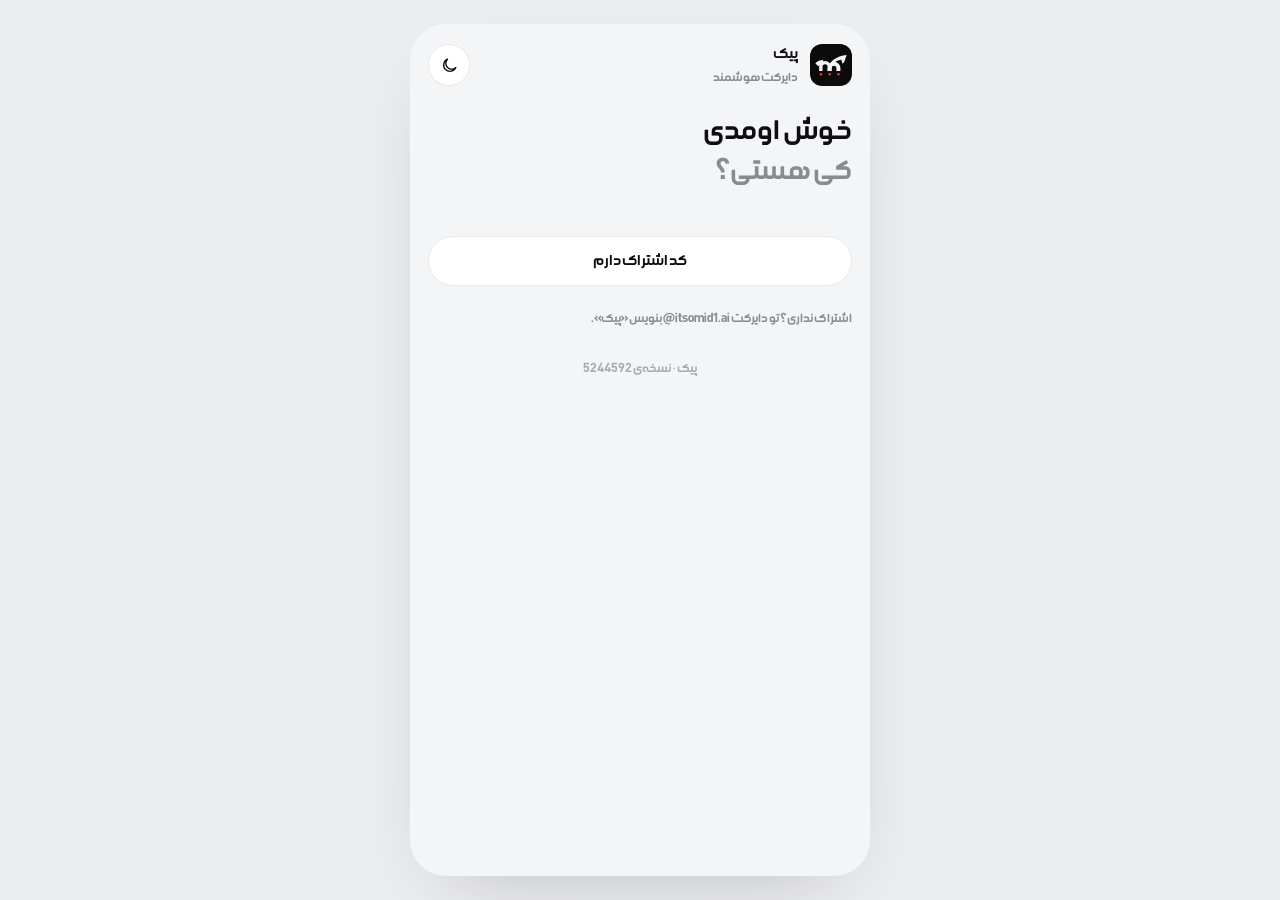
==== index.html @ 83226154 "پیک · 2abcf8b" ====
<!doctype html>
<html lang="fa" dir="rtl">
<head>
<meta charset="utf-8">
<meta name="paik-build" content="524459262c">
<meta http-equiv="Content-Security-Policy" content="default-src 'none'; script-src 'self'; style-src 'self'; font-src 'self'; img-src 'self' https://*.cdninstagram.com https://*.fbcdn.net https://zernio.com https://*.zernio.com; connect-src 'self' https://zernio.com https://api.github.com https://*.r2.cloudflarestorage.com; media-src blob:; manifest-src 'self'; base-uri 'none'; form-action 'none'; object-src 'none'; require-trusted-types-for 'script'; trusted-types 'none'; upgrade-insecure-requests">
<meta name="referrer" content="no-referrer">
<meta name="viewport" content="width=device-width,initial-scale=1,viewport-fit=cover">
<meta name="robots" content="noindex">
<meta name="theme-color" content="#F4F5F6">
<title>پیک · دایرکت هوشمند</title>
<link rel="manifest" href="manifest.webmanifest?v=a2101781ec">
<link rel="icon" href="icon.svg?v=a2101781ec" type="image/svg+xml">
<link rel="apple-touch-icon" sizes="180x180" href="apple-touch-icon.png?v=a2101781ec">
<meta name="apple-mobile-web-app-title" content="پیک">
<link rel="stylesheet" href="style.css?v=622c57f3c3">
</head>
<body>
<main class="app">
<section class="screen" id="s-lock">
<header class="head"><img class="av logo" src="icon.svg?v=a2101781ec" alt="پیک" width="42" height="42"><p class="who"><b>پیک</b><span>دایرکت هوشمند</span></p><button class="iconbtn themebtn" type="button" data-theme-btn></button></header>
<h1 class="t2">خوش اومدی<span>کی هستی؟</span></h1>
<p class="banner warn" id="inapp" hidden>این صفحه تو مرورگر داخل اینستاگرام باز شده و ممکنه اطلاعاتت پاک بشه. از منوی ⋯ بزن «Open in browser».</p>
<div class="list" id="profiles"></div>
<div class="card" id="unlockBox" hidden>
<p class="eyebrow" id="unlockName"></p>
<label class="f"><span>رمزت</span><input class="inp" type="password" id="unlockPass" autocomplete="current-password"></label>
<p class="err" id="unlockErr" hidden></p>
<label class="remember"><input type="checkbox" id="unlockRemember" checked> رو این گوشی یادم بمون (دیگه رمز نمی‌خواد تا «قفل» رو بزنی)</label>
<div class="dice"><button class="btn acc" type="button" id="unlockGo">ورود</button><button class="btn line" type="button" id="unlockForget">حذف از این گوشی</button></div>
</div>
<div class="card" id="moveIn" hidden>
<p><b>پیک رو از صفحه‌ی اصلی گوشی باز کردی</b></p>
<p class="small muted">آیفون حافظه‌ی این آیکون رو از سافاری جدا نگه می‌داره. تو سافاری، تو پیک، دکمه‌ی «کپی پروفایل برای آیکون» رو بزن و اینجا بچسبون. پروفایل با رمز خودت قفله.</p>
<textarea class="inp ltr" id="moveText" rows="3" spellcheck="false" placeholder="{&quot;paikBackup&quot;:1,…}"></textarea>
<p class="err" id="moveErr" hidden></p>
<button class="btn ink wide" type="button" id="moveGo">بیار</button>
</div>
<button class="btn line wide" type="button" id="haveCode">کد اشتراک دارم</button>
<p class="small muted">اشتراک نداری؟ تو دایرکت <bdi>@itsomid1.ai</bdi> بنویس «پیک».</p>
<p class="small muted build" data-build></p>
</section>
<section class="screen" id="s-activate" hidden>
<h1 class="t2" id="actTitle">سلام<span>بیا راهش بندازیم</span></h1>
<p class="banner acc" id="actWho"></p>
<p class="banner" id="actPart" hidden></p>
<div class="card" id="actOut" hidden>
<p><b>اول اینو تو مرورگر گوشیت باز کن</b></p>
<p class="small muted">الان داخل اینستاگرامی. اگه همین‌جا فعالش کنی، پیک فقط داخل اینستاگرام کار می‌کنه و با بسته شدنش ممکنه پاک بشه.</p>
<a class="btn acc wide" id="actOpenOut" rel="noopener noreferrer">باز کردن تو مرورگر</a>
<button class="btn line wide" type="button" id="actCopyLink">کپی لینک</button>
<p class="small muted" id="actOutHint"></p>
<button class="btn line wide" type="button" id="actStay">نه، همین‌جا ادامه می‌دم</button>
</div>
<label class="f" id="codeBox" hidden><span>کد اشتراکت (از دایرکت)</span><textarea class="inp ltr" id="actCode" rows="3" spellcheck="false" placeholder="PK1..."></textarea></label>
<p class="err" id="actErr" hidden></p>
<div class="card" id="actRenew" hidden>
<p>این پیج از قبل رو همین گوشیه. اشتراکش با همین کد تمدید می‌شه؛ ربات‌هات دست نمی‌خورن.</p>
<label class="f"><span>رمزت</span><input class="inp" type="password" id="actRenPass" autocomplete="current-password"></label>
<button class="btn acc wide" type="button" id="actRenGo">تمدید کن</button>
</div>
<div id="actNew" class="stack">
<div class="card">
<ol class="guide">
<li><span>تو <a href="https://zernio.com" target="_blank" rel="noopener noreferrer">zernio.com</a> ثبت‌نام کن. رایگانه و کارت بانکی نمی‌خواد. پیک از راه همین سرویس رسمی به اینستاگرامت وصل می‌شه.</span></li>
<li><span>اونجا «Connect account» ← Instagram رو بزن و با اینستاگرامت وارد شو. همه‌ی دسترسی‌ها رو تأیید کن، مخصوصاً پیام‌ها و کامنت‌ها. پیجت باید حرفه‌ای باشه (Creator یا Business).</span></li>
<li><span>از منو برو «API Keys» ← «Create key». کلید فقط یه بار نشون داده می‌شه؛ کپیش کن و پایین همین صفحه بچسبون. این کلید مثل رمزه: جای دیگه‌ای نذارش.</span></li>
<li><span>یه رمز برای این گوشی بذار. کلیدت با همین رمز قفل می‌شه و فقط روی گوشی خودت می‌مونه؛ نه ما می‌بینیمش، نه هیچ‌کس دیگه.</span></li>
</ol>
</div>
<label class="f"><span>کلید Zernio</span><input class="inp ltr" type="password" id="actKey" autocomplete="off" spellcheck="false" placeholder="sk_..."></label>
<button class="btn ink wide" type="button" id="actTest">وصلش کن</button>
<p class="ok" id="actOk" hidden></p>
<div class="card" id="actSave" hidden>
<label class="f"><span>اسم این پروفایل</span><input class="inp" type="text" id="actName" maxlength="24"></label>
<label class="f"><span>رمز این گوشی (حداقل ۸ حرف)</span><input class="inp" type="password" id="actPass" autocomplete="new-password"></label>
<label class="f"><span>تکرار رمز</span><input class="inp" type="password" id="actPass2" autocomplete="new-password"></label>
<div class="terms">
<p class="eyebrow">قبل از شروع، چند تا قرار ساده</p>
<ul class="news">
<li>پیک یه دستیاره؛ متن پیام‌ها و کاری که با پیجت می‌کنی انتخاب خودته. قوانین اینستاگرام رو رعایت کن تا پیجت سالم بمونه.</li>
<li>پیک از راه سرویس رسمی Zernio به اینستاگرام وصله. اگه اینستاگرام یا Zernio چیزی رو عوض کنن یا موقتاً قطع بشن، ممکنه یه بخش برای مدتی کار نکنه؛ ما سریع درستش می‌کنیم.</li>
<li>پیک جلوی کارهای پرخطر رو می‌گیره («سلامت پیج»)، ولی هیچ ابزاری نمی‌تونه قول بده اینستاگرام هیچ‌وقت محدودیت نذاره.</li>
<li>کلید Zernio و رمزت فقط روی گوشی خودته و ما نمی‌بینیمشون. اگه رمز یادت رفت، با همون کد اشتراک دوباره فعالش می‌کنی.</li>
<li>هر اشتراک برای یه پیج و یه ساله و به پیج دیگه منتقل نمی‌شه. تمدید از ۳ روز آخر باز می‌شه.</li>
</ul>
<a class="small" href="terms.html" target="_blank" rel="noopener noreferrer">متن کامل شرایط</a>
</div>
<label class="remember"><input type="checkbox" id="actAgree"> خوندم و قبول دارم</label>
<label class="remember"><input type="checkbox" id="actRemember" checked> رو این گوشی یادم بمون</label>
<button class="btn acc wide" type="button" id="actGo">شروع کن <span class="arr">←</span></button>
</div>
</div>
<button class="btn line wide" type="button" id="actBack">برگشت</button>
</section>
<section class="screen" id="s-expired" hidden>
<h1 class="t2">اشتراکت تموم شده<span>با یه کد تازه ادامه بده</span></h1>
<p class="banner">ربات‌هایی که ساختی هنوز کار می‌کنن، ولی برای ساختن و تغییر دادن، تمدید لازمه. تو دایرکت <bdi>@itsomid1.ai</bdi> بنویس «تمدید».</p>
<label class="f"><span>کد تازه</span><textarea class="inp ltr" id="renCode" rows="3" spellcheck="false"></textarea></label>
<label class="f"><span>رمزت</span><input class="inp" type="password" id="renPass" autocomplete="current-password"></label>
<p class="err" id="renErr" hidden></p>
<button class="btn acc wide" type="button" id="renGo">تمدید کن</button>
<button class="btn line wide" type="button" data-lock>خروج</button>
</section>
<section class="screen" id="home" hidden>
<header class="head">
<span class="av" id="hAv">ا</span>
<p class="who"><b id="hHello">سلام</b><span id="hUser"></span></p>
<button class="iconbtn themebtn" type="button" data-theme-btn></button>
<button class="iconbtn" type="button" aria-label="قفل" data-lock data-icon="lock"></button>
</header>
<p class="banner warn" id="renewBanner" hidden></p>
<div class="banner a2hs" id="a2hs" hidden><span id="a2hsText"></span><button class="iconbtn" type="button" id="a2hsClose" aria-label="بستن">×</button></div>
<h1 class="t2">رو کدوم ریلز<span>پیک بذاریم؟</span></h1>
<div class="fan" id="fan" role="listbox" aria-label="ریلزهای تو"></div>
<p class="fan-hint" id="fanHint">در حال خوندن ریلزها…</p>
<article class="today">
<p class="eyebrow">امروز پیک برات</p>
<p class="big" id="todayLine">…</p>
<div class="funnel" id="funnel"></div>
</article>
<button class="today refer-mini" type="button" id="refer" data-go="refs" hidden>
<span class="eyebrow">رفیقا · رفیقات رو بیار، روز هدیه بگیر</span>
<span class="big">کد تو: <b id="refMiniCode"></b></span>
<span class="small muted" id="refMiniLine"></span>
</button>
<div class="row between"><h2 class="t3">ابزارها <span>همه یه‌جا</span></h2></div>
<div class="feats" id="feats"></div>
<p class="small muted build" data-build></p>
</section>
<section class="screen" id="bots" hidden>
<h1 class="t2">ربات‌هات<span>همه‌شون یه‌جا</span></h1>
<div class="card list" id="botList"><p class="empty">در حال خوندن…</p></div>
<button class="btn acc wide" type="button" id="newBot">ربات تازه بساز <span class="arr">←</span></button>
</section>
<section class="screen" id="build" hidden>
<div class="row between">
<button class="iconbtn" type="button" aria-label="برگشت" data-go="home" data-icon="back"></button>
<span class="pill" id="bType"></span>
</div>
<div class="tool-hero" id="bHero">
<span class="tool-ic" id="bIc"></span>
<div class="tool-txt"><h1 class="t2" id="bTitle"></h1><p class="small" id="bTag"></p></div>
</div>
<ol class="flow3" id="bFlow"></ol>
<div class="card tip" id="liveTip" hidden><p><b>● زنده</b> این ربات فقط وقتی لایوی کار می‌کنه. قبل از شروع لایو روشنش کن و وسط لایو چند بار بگو «کلمه رو تو کامنت بنویس». بعد از لایو از «ربات‌ها» خاموشش کن.</p></div>
<div class="tabs" id="bScope" hidden></div>
<div class="list posts" id="bReels" hidden></div>
<div class="card" id="bFind" hidden>
<label class="f"><span>ریلزت تو این فهرست نیست؟ لینکش رو بچسبون</span><input class="inp ltr" type="url" id="bLink" placeholder="https://www.instagram.com/reel/..." spellcheck="false"></label>
<button class="btn line wide" type="button" id="bFindGo">پیداش کن</button>
<p class="small muted" id="bFindMsg"></p>
</div>
<div class="chips" id="goals" aria-label="هدف"></div>
<label class="f" id="kwBox"><span>کلمه‌ای که باید بنویسن</span><input class="inp" type="text" id="bKw" maxlength="24" placeholder="مثلاً ۳ یا امنیت"></label>
<div class="kwrow" id="kwHint"></div>
<div class="chips" id="kwSug" aria-label="کلمه‌های پیشنهادی"></div>
<div class="card" id="formBox" hidden>
<p class="eyebrow">چی می‌خوای جمع کنی؟</p>
<div class="chips" id="formKind" aria-label="نوع جواب"></div>
<label class="f"><span>پیام تشکر بعد از جواب</span><input class="inp" type="text" id="bThanks" maxlength="200"></label>
<p class="small muted" id="formNote"></p>
</div>
<div class="card" id="storyCap" hidden>
<p class="eyebrow">متن پیشنهادی روی خود استوری</p>
<p class="big" id="storyCapText"></p>
<button class="btn line sm" type="button" id="storyCapCopy">کپی متن</button>
</div>
<label class="f"><span>متن پیام <em class="small muted">(خودت بنویس، یا از پیشنهادها استفاده کن)</em></span><textarea class="inp" id="bText" rows="6"></textarea></label>
<div class="rw">
<span class="small muted">✨ اصلاح متن خودت با لحن:</span>
<div class="chips" id="rwTones" aria-label="اصلاح با لحن"></div>
<button class="btn line sm" type="button" id="rwUndo" hidden>برگردون متن خودم</button>
</div>
<span class="small muted">یا یه متن آماده با لحن:</span>
<div class="chips" id="tones" aria-label="لحن"></div>
<div class="dice"><button class="btn ink" type="button" id="dice"><span data-icon="dice"></span> یه متن دیگه</button><button class="btn line" type="button" id="testBtn">تستش کن</button></div>
<div class="card" id="toggles"></div>
<div class="card" id="linkBox" hidden>
<label class="f"><span>لینک</span><input class="inp ltr" type="url" id="bUrl" placeholder="https://..."></label>
<label class="f"><span>متن دکمه</span><input class="inp" type="text" id="bBtn" maxlength="20" placeholder="دریافت PDF"></label>
</div>
<div class="card" id="mediaBox">
<label class="f"><span>عکس، ویدیو یا صدا بعد از متن (اختیاری)</span><input class="inp ltr" type="url" id="bMedia" placeholder="https://…/video.mp4"></label>
<label class="f"><span>نوع فایل</span><select class="inp" id="bMediaType"><option value="">بدون فایل</option><option value="image">عکس</option><option value="video">ویدیو</option><option value="audio">صدا</option><option value="file">فایل</option></select></label>
<button class="btn line" type="button" id="bMediaUp">آپلود عکس یا ویدیو از گوشی</button>
<label class="remember"><input type="checkbox" id="bFirst" checked> اول فایل بره: عکس یا پیش‌نمایش ویدیو بالای پیام، بدون اینکه طرف جواب بده</label>
<p class="small muted">یا لینک مستقیم فایل بذار. صدا فقط با لینک. روی کامنت، اینستاگرام گاهی فایل رو تا وقتی طرف یه جواب نداده نمی‌فرسته؛ متن همیشه می‌ره.</p>
</div>
<div class="card" id="replyBox">
<div class="tog"><p><span>جواب زیر کامنت</span><br><span class="small muted" id="replySub"></span></p><span class="sw" id="replySw" role="switch" tabindex="0" aria-label="جواب زیر کامنت"></span></div>
<div class="replies" id="replyList"></div>
<div class="dice" id="replyBtns"><button class="btn line" type="button" id="replyAdd">+ یه جواب دیگه</button><button class="btn line" type="button" id="replySuggest">پیشنهاد بده</button></div>
</div>
<p class="preview-note">پیش‌نمایش؛ همون چیزی که اونور می‌بینن</p>
<div class="convo" id="convo"></div>
<div class="card health">
<div class="row between"><span class="eyebrow">سلامت پیج</span><span class="pill" id="hNote"></span></div>
<div class="row between"><b class="score" id="hScore">۰</b><span class="small muted" id="hWhy"></span></div>
<div class="meter"><i id="hBar"></i></div>
</div>
<button class="btn acc wide" type="button" id="goLive">روشنش کن <span class="arr">←</span></button>
</section>
<section class="screen" id="cal" hidden>
<h1 class="t2">تقویم کار<span>هر روز چقدر جواب داد</span></h1>
<div class="cal">
<div class="mh"><b id="mName"></b><div class="nav"><button type="button" id="mPrev" aria-label="ماه قبل">›</button><button type="button" id="mNext" aria-label="ماه بعد">‹</button></div></div>
<div class="wk"><span>ش</span><span>ی</span><span>د</span><span>س</span><span>چ</span><span>پ</span><span>ج</span></div>
<div class="days" id="days"></div>
</div>
<article class="daycard" id="dayCard"></article>
</section>
<section class="screen" id="pub" hidden>
<h1 class="t2">زمان‌بندی انتشار<span>ریلز و استوری، سر ساعت</span></h1>
<div class="card list" id="pubList"><p class="empty">در حال خوندن…</p></div>
<div class="card" id="pubForm">
<div class="tabs" id="pubType"></div>
<label class="f"><span>فایل (عکس یا ویدیو)</span><input class="inp" type="file" id="pubFile" accept="image/*,video/*"></label>
<label class="f"><span>کپشن</span><textarea class="inp" id="pubCap" rows="3"></textarea></label>
<label class="f"><span>کی منتشر بشه</span><input class="inp ltr" type="datetime-local" id="pubAt"></label>
<p class="err" id="pubErr" hidden></p>
<button class="btn ink wide" type="button" id="pubGo">بذارش تو صف</button>
</div>
</section>
<section class="screen" id="stats" hidden>
<h1 class="t2">آمار پیج<span>۳۰ روز اخیر</span></h1>
<div class="stats3" id="statBoxes"></div>
<div class="card list" id="topReels"></div>
</section>
<section class="screen" id="ment" hidden>
<h1 class="t2">منشن‌یاب<span>کی کجا ازت اسم برد</span></h1>
<div class="card" id="thanksBox"></div>
<div class="card list" id="mentList"><p class="empty">در حال خوندن…</p></div>
</section>
<section class="screen" id="refs" hidden>
<h1 class="t2">رفیقا<span>کد تو، رفیقات، روزهای هدیه</span></h1>
<article class="today">
<p class="eyebrow">کد تخفیف تو (برای رفیقات)</p>
<p class="refcode" id="refCode">…</p>
<p class="small muted" id="refHow"></p>
<div class="dice"><button class="btn acc" type="button" id="refShare">دعوت رفیق</button><button class="btn line" type="button" id="refCopy">کپی کد</button></div>
</article>
<div class="stats3" id="refStats"></div>
<div class="card list" id="friends"></div>
<div class="card">
<p class="eyebrow">چطوری کار می‌کنه</p>
<div class="step"><span class="n">۱</span><p>کدت رو با «دعوت رفیق» برای رفیقت بفرست.</p></div>
<div class="step"><span class="n">۲</span><p>رفیقت موقع خرید پیک، تو دایرکت کدت رو می‌نویسه و ۱۰٪ تخفیف می‌گیره.</p></div>
<div class="step"><span class="n">۳</span><p>خریدش که تأیید شد، ۱۵ روز به اشتراک تو اضافه می‌شه و اسمش همین‌جا میاد.</p></div>
</div>
<div class="card">
<p class="eyebrow">یه راه دیگه برای روز هدیه</p>
<div class="tog"><p><span>امضای «⚡ با پیک» زیر پیام ربات‌هام</span><br><span class="small muted" id="sigNote"></span></p><span class="sw" role="switch" tabindex="0" id="sigSw" aria-label="امضای با پیک"></span></div>
</div>
</section>
<section class="screen" id="part" hidden>
<h1 class="t2">همکاری<span>کد تو، فروش‌ها، درآمد، تسویه</span></h1>
<div class="card" id="partIntro" hidden>
<p class="eyebrow">خوش اومدی به تیم پیک 🤝</p>
<div class="step"><span class="n">۱</span><p>کدت رو با «فرستادن کد» برای مخاطب‌هات بفرست. هر کی موقع خرید پیک کدت رو تو دایرکت بنویسه، تخفیف می‌گیره.</p></div>
<div class="step"><span class="n">۲</span><p>خریدش که تأیید شد، همین‌جا میاد و سهمت به «مونده‌ی حساب» اضافه می‌شه. تو دایرکت هم خبرت می‌کنیم.</p></div>
<div class="step"><span class="n">۳</span><p>هر وقت خواستی، شماره کارتت رو بنویس و «درخواست تسویه» رو بزن. تا ۲۴ ساعت واریز می‌شه و حسابت صفر می‌شه.</p></div>
<p class="small muted">ربات‌های دایرکت پیج خودت هم تو بقیه‌ی بخش‌های منوی پایینه؛ مثل هر مشتری پیک.</p>
<button class="btn acc wide" type="button" id="partIntroOk">فهمیدم</button>
</div>
<article class="today">
<p class="eyebrow">کد تخفیف تو</p>
<p class="refcode" id="partCode">…</p>
<p class="small muted" id="partHow"></p>
<div class="dice"><button class="btn acc" type="button" id="partShare">فرستادن کد</button><button class="btn line" type="button" id="partCopy">کپی کد</button></div>
</article>
<div class="stats3" id="partStats"></div>
<div class="card">
<p class="eyebrow">تسویه حساب</p>
<p><b id="partDue"></b></p>
<p class="small muted" id="partMoney"></p>
<label class="f"><span>شماره کارت (یا شبا) برای واریز</span><input class="inp ltr" type="text" id="partCard" inputmode="numeric" autocomplete="off" spellcheck="false" maxlength="34" placeholder="6037 ...."></label>
<p class="err" id="partErr" hidden></p>
<a class="btn acc wide" id="partReq" href="https://ig.me/m/itsomid1.ai" target="_blank" rel="noopener noreferrer">درخواست تسویه</a>
<p class="small muted">با زدنش متن درخواست کپی می‌شه و دایرکت <bdi>@itsomid1.ai</bdi> باز می‌شه؛ بچسبونش و بفرست.</p>
<p class="banner" id="partReqState" hidden></p>
<div id="partReqOut" hidden>
<pre class="small" id="partReqText"></pre>
<button class="btn line wide" type="button" id="partReqCopy">کپی دوباره‌ی متن</button>
</div>
</div>
<div class="card list" id="partSales"></div>
<div class="card list" id="partPays"></div>
<p class="small muted" id="partUpdated"></p>
<button class="btn line wide" type="button" id="partRefresh">به‌روز کن</button>
</section>
</main>
<nav class="dock" id="dock" aria-label="بخش‌ها" hidden></nav>
<div class="sheet" id="sheet" hidden>
<div class="in" role="dialog" aria-label="تست ربات">
<h2 class="t3">تست، قبل از اعلام<span> · سه قدم</span></h2>
<div class="step"><span class="n">۱</span><p>با یه اکانت دیگه (نه خود پیجت) کلمه رو بفرست: <b class="kw" id="sKw"></b></p></div>
<div class="step"><span class="n">۲</span><p>پیک می‌بینه و جواب می‌ده. اگه فالو نیست، پیام تو «درخواست‌ها»ست.</p></div>
<div class="step"><span class="n">۳</span><p>بعد تو «ربات‌ها» گزارشش رو ببین.</p></div>
<button class="btn line wide" type="button" id="sheetClose" data-close>فهمیدم</button>
</div>
</div>
<div class="sheet" id="pickSheet" hidden>
<div class="in" role="dialog" aria-label="ابزار تازه">
<h2 class="t3">کدوم ابزار؟<span> · هر کدوم برای یه کار</span></h2>
<div class="tools" id="pickList"></div>
<button class="btn line wide" type="button" id="pickClose" data-close>بستن</button>
</div>
</div>
<div class="sheet" id="resSheet" hidden>
<div class="in" role="dialog" aria-label="نتیجه‌ها">
<h2 class="t3" id="resTitle"></h2>
<p class="small muted" id="resSub"></p>
<div class="list" id="resList"></div>
<div class="dice" id="resActs"></div>
<button class="btn line wide" type="button" id="resClose" data-close>بستن</button>
</div>
</div>
<div class="sheet" id="termsSheet" data-stay hidden>
<div class="in-sheet" role="dialog" aria-label="شرایط تازه">
<h2 class="t3">شرایط پیک به‌روز شده</h2>
<ul class="news">
<li>پیک یه دستیاره؛ متن پیام‌ها و کاری که با پیجت می‌کنی انتخاب خودته. قوانین اینستاگرام رو رعایت کن تا پیجت سالم بمونه.</li>
<li>پیک از راه سرویس رسمی Zernio به اینستاگرام وصله. اگه اینستاگرام یا Zernio چیزی رو عوض کنن یا موقتاً قطع بشن، ممکنه یه بخش برای مدتی کار نکنه؛ ما سریع درستش می‌کنیم.</li>
<li>پیک جلوی کارهای پرخطر رو می‌گیره («سلامت پیج»)، ولی هیچ ابزاری نمی‌تونه قول بده اینستاگرام هیچ‌وقت محدودیت نذاره.</li>
<li>کلید Zernio و رمزت فقط روی گوشی خودته و ما نمی‌بینیمشون. اگه رمز یادت رفت، با همون کد اشتراک دوباره فعالش می‌کنی.</li>
<li>هر اشتراک برای یه پیج و یه ساله و به پیج دیگه منتقل نمی‌شه. تمدید از ۳ روز آخر باز می‌شه.</li>
</ul>
<a class="small" href="terms.html" target="_blank" rel="noopener noreferrer">متن کامل شرایط</a>
<button class="btn acc wide" type="button" id="termsOk">خوندم و قبول دارم</button>
</div>
</div>
<div class="sheet" id="newsSheet" hidden>
<div class="in-sheet" role="dialog" aria-label="تازه‌های پیک">
<h2 class="t3">تازه‌های پیک ✨</h2>
<ul class="news" id="newsList"></ul>
<button class="btn acc wide" type="button" id="newsOk" data-close>دیدم</button>
</div>
</div>
<p class="toast" id="toast" hidden></p>
<script src="p.js?v=927d949999"></script>
</body>
</html>
---- style.css ----
[hidden]{display:none!important}@font-face{font-family:Nimkat;src:url(fonts/nimkat.woff2) format("woff2");font-display:swap}:root{--bg:#F4F5F6;--card:#FFFFFF;--ink:#0E0E10;--ink2:#8A8B90;--line:#E8E9EC;--soft:#EEEFF1;--acc:#F5332C;--acc-ink:#FFFFFF;--on-ink:#FFFFFF;--page:#ECEDEF;--warn-bg:#FFF1E8;--warn-ink:#8A3A10;--bad:#D42A24;--good:#148A4A;--night:#111113;--night2:#1C1C1F;--night-line:#2A2A2E;--r-lg:26px;--r-md:18px;--r-sm:12px;--spring:cubic-bezier(.2,1.25,.35,1);--ease:cubic-bezier(.2,.8,.2,1)}*{box-sizing:border-box;margin:0;padding:0}html{-webkit-text-size-adjust:100%;-webkit-tap-highlight-color:transparent}body{overflow-x:hidden;background:var(--bg);color:var(--ink);font-family:Nimkat,Tahoma,sans-serif;font-size:15px;line-height:1.8;direction:rtl}button{font:inherit;color:inherit;background:none;border:0;cursor:pointer}:focus-visible{outline:2px solid var(--acc);outline-offset:3px;border-radius:8px}.app{max-width:460px;margin:0 auto;min-height:100svh;padding:18px 18px 130px;position:relative}.screen{display:flex;flex-direction:column;gap:22px;animation:in .45s var(--ease)}.screen[hidden]{display:none}@keyframes in{0%{opacity:0;transform:translateY(10px)}}.head{display:flex;align-items:center;gap:12px}.av{width:42px;height:42px;border-radius:50%;background:var(--ink);color:var(--on-ink);display:grid;place-items:center;font-size:17px;flex:none}.head .who{flex:1;line-height:1.5}.head .who b{font-weight:400;font-size:16px;display:block}.head .who span{font-size:12.5px;color:var(--ink2);direction:ltr;display:inline-block}.iconbtn{width:42px;height:42px;border-radius:50%;background:var(--card);display:grid;place-items:center;border:1px solid var(--line)}.iconbtn svg{width:20px;height:20px}.t2{font-size:30px;line-height:1.35;font-weight:400;letter-spacing:-.2px}.t2 span{display:block;color:var(--ink2)}.t3{font-size:20px;line-height:1.45;font-weight:400}.t3 span{color:var(--ink2)}.eyebrow{font-size:12.5px;color:var(--ink2)}.fan{position:relative;height:300px;margin-top:4px;overflow-x:clip;overflow-y:visible;touch-action:pan-y;isolation:isolate}.reel{position:absolute;top:34px;left:50%;width:150px;height:216px;margin-left:-75px;border-radius:24px;overflow:hidden;background:var(--night);border:1px solid var(--night-line);transform-origin:50% 120%;transition:transform .7s var(--spring),box-shadow .3s;box-shadow:0 14px 40px -18px #0e0e1073;cursor:pointer;outline:none}.reel img{width:100%;height:100%;object-fit:cover;display:block}.reel .ph{position:absolute;inset:0;display:flex;flex-direction:column;justify-content:flex-end;padding:16px;color:#fff;font-size:14px;line-height:1.6;background:var(--night)}.reel .ph i{font-style:normal;font-size:11px;opacity:.6}.reel .chip{position:absolute;top:12px;right:12px;font-size:12px;padding:3px 11px;border-radius:99px;background:#fff;color:#0e0e10;line-height:1.6}.reel .chip.on{background:var(--acc);color:#fff}.reel.lift{box-shadow:0 28px 60px -20px #0e0e108c}.fan-cta{position:absolute;bottom:0;left:50%;transform:translate(-50%);display:flex;gap:8px;align-items:center;white-space:nowrap}.fan-hint{font-size:12.5px;color:var(--ink2);text-align:center}.btn{display:inline-flex;align-items:center;justify-content:center;gap:10px;height:50px;padding:0 22px;border-radius:99px;font-size:15.5px;transition:transform .2s var(--spring),background .2s}.btn:active{transform:scale(.97)}.btn.acc{background:var(--acc);color:#fff}.btn.ink{background:var(--ink);color:var(--on-ink)}.btn.line{border:1px solid var(--line);background:var(--card)}.btn .arr{width:26px;height:26px;border-radius:50%;background:#fff;color:var(--acc);display:grid;place-items:center;font-size:14px}.btn.wide{width:100%}.today{background:var(--card);border-radius:var(--r-lg);padding:20px;display:flex;flex-direction:column;gap:14px;border:1px solid var(--line)}.today .big{font-size:22px;line-height:1.55}.today .big b{font-weight:400;color:var(--acc)}.funnel{display:flex;gap:4px;height:46px;align-items:flex-end}.funnel div{flex:1;display:flex;flex-direction:column;gap:6px}.funnel i{display:block;border-radius:8px;background:var(--soft)}.funnel div:last-child i{background:var(--acc)}.funnel span{font-size:11px;color:var(--ink2);text-align:center;line-height:1.3}.feats{display:grid;grid-template-columns:1fr 1fr;gap:12px}.feat{position:relative;border-radius:var(--r-lg);padding:18px 16px 16px;min-height:150px;background:var(--card);text-align:right;display:flex;flex-direction:column;gap:2px;overflow:hidden;transition:transform .35s var(--spring)}.feat:active{transform:scale(.97)}.feat .ft{font-size:18px;line-height:1.35}.feat .fs{font-size:18px;line-height:1.35;color:var(--ink2)}.feat .go{position:absolute;bottom:14px;right:16px;width:32px;height:32px;border-radius:50%;background:var(--ink);color:var(--on-ink);display:grid;place-items:center}.feat .go svg{width:15px;height:15px}.feat .more{position:absolute;bottom:20px;right:56px;font-size:11.5px;color:var(--ink2)}.feat .art{position:absolute;left:-10px;bottom:-10px;width:92px;height:92px;opacity:.95}.feat.hero{grid-column:span 2;background:var(--acc);color:#fff;min-height:170px}.feat.hero .fs{color:#ffffffb8}.feat.hero .go{background:#fff;color:var(--acc)}.feat.hero .more{color:#fffc}.feat .live{position:absolute;top:16px;left:16px;font-size:11px;padding:2px 10px;border-radius:99px;background:var(--soft);color:var(--ink2)}.feat.hero .live{background:#fff3;color:#fff}.dock{position:fixed;left:50%;bottom:18px;transform:translate(-50%);z-index:20;display:flex;align-items:flex-end;gap:8px;padding:10px 12px;border-radius:26px;background:#111113eb;backdrop-filter:blur(18px);-webkit-backdrop-filter:blur(18px);box-shadow:0 18px 50px -14px #00000080}.dock button{--s:1;width:46px;height:46px;border-radius:14px;background:var(--night2);color:#d9d9de;display:grid;place-items:center;transform:scale(var(--s));transform-origin:50% 100%;transition:transform .18s var(--ease),background .2s,color .2s;position:relative}.dock button svg{width:21px;height:21px}.dock button.on{background:var(--acc);color:#fff}.dock button .tip{position:absolute;bottom:calc(100% + 10px);font-size:11.5px;background:var(--ink);color:var(--on-ink);padding:3px 10px;border-radius:8px;white-space:nowrap;opacity:0;transform:translateY(4px);transition:.2s;pointer-events:none}.dock button:hover .tip,.dock button:focus-visible .tip{opacity:1;transform:none}.card{background:var(--card);border-radius:var(--r-lg);padding:18px;border:1px solid var(--line)}.row{display:flex;align-items:center;gap:10px}.between{justify-content:space-between}.muted{color:var(--ink2)}.small{font-size:12.5px}.pill{font-size:12px;padding:3px 12px;border-radius:99px;background:var(--soft);color:var(--ink2);white-space:nowrap}.pill.on{background:var(--ink);color:var(--on-ink)}.pill.acc{background:var(--acc);color:#fff}.chips{display:flex;gap:8px;overflow-x:auto;scrollbar-width:none;padding-bottom:2px}.chips::-webkit-scrollbar{display:none}.chips button{flex:none;height:38px;padding:0 16px;border-radius:99px;background:var(--card);border:1px solid var(--line);font-size:14px;transition:.2s}.chips button.on{background:var(--ink);color:var(--on-ink);border-color:var(--ink)}.convo{background:var(--card);border-radius:var(--r-lg);padding:16px;display:flex;flex-direction:column;gap:10px;border:1px solid var(--line)}.lbl{font-size:11.5px;color:var(--ink2)}.bub{max-width:86%;padding:10px 14px;border-radius:20px;font-size:14.5px;line-height:1.85;white-space:pre-wrap}.bub.them{background:var(--soft);align-self:flex-start;border-bottom-right-radius:6px}.bub.me{background:var(--ink);color:var(--on-ink);align-self:flex-end;border-bottom-left-radius:6px}.bub.edit{outline:1.5px dashed var(--acc);outline-offset:3px;cursor:text}.bub.edit:focus{outline-style:solid}.kw{color:var(--acc)}.bbtn{align-self:flex-end;width:64%;text-align:center;padding:9px;border-radius:14px;border:1px solid var(--line);font-size:14px}.found{display:flex;gap:10px;align-items:flex-start;background:var(--soft);border-radius:var(--r-md);padding:12px 14px;font-size:13.5px;line-height:1.8}.found mark{background:none;color:var(--acc)}.dice{display:flex;gap:10px}.dice .btn{flex:1}.health{display:flex;flex-direction:column;gap:10px}.meter{height:10px;border-radius:99px;background:var(--soft);overflow:hidden}.meter i{display:block;height:100%;width:0;background:var(--acc);border-radius:99px;transition:width .9s var(--ease)}.health .score{font-size:34px;line-height:1}.tog{display:flex;align-items:center;justify-content:space-between;gap:12px;padding:12px 0;border-top:1px solid var(--line)}.tog:first-child{border-top:0}.sw{width:48px;height:28px;border-radius:99px;background:var(--soft);position:relative;flex:none;transition:.25s}.sw:after{content:"";position:absolute;top:3px;right:3px;width:22px;height:22px;border-radius:50%;background:#fff;box-shadow:0 1px 4px #0003;transition:.3s var(--spring)}.sw.on{background:var(--acc)}.sw.on:after{right:23px}.cal{background:var(--night);color:#ececef;border-radius:var(--r-lg);padding:20px 16px;display:flex;flex-direction:column;gap:14px}.cal .mh{display:flex;justify-content:space-between;align-items:center}.cal .mh b{font-weight:400;font-size:18px}.cal .nav{display:flex;gap:6px}.cal .nav button{width:34px;height:34px;border-radius:50%;background:var(--night2);color:#ececef}.wk,.days{display:grid;grid-template-columns:repeat(7,1fr);text-align:center}.wk span{font-size:11.5px;color:#7c7c83}.days{row-gap:6px}.day{position:relative;height:44px;display:grid;place-items:center;font-size:14px;color:#9c9ca3;border-radius:14px}.day.has{color:#fff}.day .dot{position:absolute;width:34px;height:34px;border-radius:50%;background:var(--acc);opacity:var(--o,.25);box-shadow:0 0 calc(var(--g,0) * 1px) calc(var(--g,0) * .35px) #f5332c8c}.day b{position:relative;font-weight:400}.day.sel{outline:1.5px solid #fff;outline-offset:-3px}.day.today b{text-decoration:underline;text-underline-offset:5px;text-decoration-color:var(--acc)}.daycard{background:var(--card);border-radius:var(--r-lg);padding:18px;border:1px solid var(--line);display:flex;flex-direction:column;gap:12px}.stats3{display:grid;grid-template-columns:repeat(3,1fr);gap:8px}.stat{background:var(--soft);border-radius:var(--r-md);padding:12px;display:flex;flex-direction:column}.stat b{font-weight:400;font-size:24px;line-height:1.3}.stat span{font-size:11.5px;color:var(--ink2)}.stat.acc{background:var(--acc);color:#fff}.stat.acc span{color:#fffc}.list{display:flex;flex-direction:column}.li{display:flex;align-items:center;gap:12px;padding:12px 0;border-top:1px solid var(--line)}.li:first-child{border-top:0}.thumb{width:48px;height:62px;border-radius:12px;overflow:hidden;background:var(--ink);flex:none}.thumb img{width:100%;height:100%;object-fit:cover}.li .txt{flex:1;min-width:0;line-height:1.6}.li .txt b{font-weight:400;display:block;overflow:hidden;text-overflow:ellipsis;white-space:nowrap}.li .txt span{font-size:12.5px;color:var(--ink2)}.ring{width:42px;height:42px;border-radius:50%;background:var(--soft);display:grid;place-items:center;flex:none;font-size:15px}.spark{width:100%;height:90px}.spark path.l{fill:none;stroke:var(--acc);stroke-width:2.5;stroke-linecap:round;stroke-linejoin:round}.spark path.a{fill:#f5332c14}.sheet{position:fixed;inset:0;z-index:60;display:flex;align-items:flex-end;justify-content:center;background:#0e0e1059;animation:fade .25s}.sheet[hidden]{display:none}.sheet .in{width:100%;max-width:460px;background:var(--card);border-radius:28px 28px 0 0;padding:22px 20px 30px;display:flex;flex-direction:column;gap:14px;animation:up .45s var(--spring)}@keyframes fade{0%{opacity:0}}@keyframes up{0%{transform:translateY(60%)}}.step{display:flex;gap:12px;align-items:flex-start}.step .n{width:28px;height:28px;border-radius:50%;background:var(--soft);display:grid;place-items:center;font-size:13px;flex:none}.step.done .n{background:var(--acc);color:#fff}.toast{position:fixed;left:50%;bottom:100px;transform:translate(-50%);z-index:70;background:var(--ink);color:var(--on-ink);padding:10px 18px;border-radius:99px;font-size:14px;white-space:nowrap}.toast[hidden]{display:none}@media(prefers-reduced-motion:reduce){*{animation:none!important;transition:none!important}}@media(min-width:700px){body{background:var(--page)}.app{background:var(--bg);border-radius:36px;margin:24px auto;min-height:calc(100svh - 48px);box-shadow:0 30px 80px -40px #00000040}}.feat.hero.slim{min-height:130px}.f{display:flex;flex-direction:column;gap:6px}.f>span{font-size:13px;color:var(--ink2)}.inp{font:inherit;font-size:16px;color:var(--ink);background:var(--card);border:1px solid var(--line);border-radius:16px;padding:13px 16px;width:100%;transition:border-color .2s}.inp:focus{outline:none;border-color:var(--ink)}textarea.inp{resize:vertical;line-height:1.9;min-height:120px}.inp.ltr{direction:ltr;text-align:left}.field-row{display:flex;gap:8px;align-items:center}.field-row .inp{flex:1}.err{color:var(--bad);font-size:13.5px}.ok{color:var(--good);font-size:13.5px}.banner{border-radius:var(--r-md);padding:12px 16px;font-size:13.5px;line-height:1.8;background:var(--soft)}.banner.warn{background:var(--warn-bg);color:var(--warn-ink)}.banner.acc{background:var(--acc);color:#fff}.guide{display:flex;flex-direction:column;gap:12px;counter-reset:g}.guide li{list-style:none;display:flex;gap:12px;align-items:flex-start;font-size:14.5px;line-height:1.85}.guide li:before{counter-increment:g;content:counter(g,persian);flex:none;width:28px;height:28px;border-radius:50%;background:var(--ink);color:var(--on-ink);display:grid;place-items:center;font-size:13px}.guide a{color:var(--acc)}.code{font-family:Consolas,monospace;font-size:12px;direction:ltr;text-align:left;word-break:break-all;background:var(--soft);border-radius:12px;padding:10px 12px;line-height:1.6}.prof{display:flex;align-items:center;gap:12px;padding:14px 16px;border-radius:var(--r-md);background:var(--card);border:1px solid var(--line);text-align:right;width:100%}.prof .txt{flex:1;line-height:1.6}.prof .txt b{font-weight:400;display:block}.prof .txt span{font-size:12.5px;color:var(--ink2)}.preview-note{font-size:11.5px;color:var(--ink2);text-align:center}.bub.ro{cursor:default}.kwrow{display:flex;gap:8px;flex-wrap:wrap}.kwrow .pill{cursor:pointer}.sum{font-size:14px;line-height:1.9;background:var(--soft);border-radius:var(--r-md);padding:12px 14px;white-space:pre-wrap}.lic{display:flex;justify-content:space-between;align-items:center;gap:10px;font-size:13px}.empty{color:var(--ink2);font-size:14px;text-align:center;padding:18px 0}.tabs{display:flex;gap:8px;overflow-x:auto;scrollbar-width:none}.tabs button{flex:none;height:40px;padding:0 16px;border-radius:99px;background:var(--card);border:1px solid var(--line);font-size:14px}.tabs button.on{background:var(--ink);color:var(--on-ink);border-color:var(--ink)}.sheet .in-sheet{width:100%;max-width:460px;background:var(--card);border-radius:28px 28px 0 0;padding:22px 20px 30px;display:flex;flex-direction:column;gap:14px;animation:up .45s var(--spring);max-height:92svh;overflow:auto}input[type=file].inp{padding:10px}.stack{display:flex;flex-direction:column;gap:22px}.card:has(>#actOpenOut){display:flex;flex-direction:column;gap:12px}a.btn{text-decoration:none}.a2hs{display:flex;align-items:center;gap:10px}.av.logo{background:none;border-radius:12px;object-fit:cover}.replies{display:flex;flex-direction:column;gap:8px}.replies .row{display:flex;gap:8px;align-items:center}.replies .row .inp{flex:1;padding:11px 14px;font-size:15px}.replies .row .iconbtn{width:38px;height:38px;flex:none}.replies .n{width:22px;flex:none;text-align:center;font-size:12px;color:var(--ink2)}.pw{position:relative;display:block}.pw .inp{padding-left:52px}.pw .eye{position:absolute;left:6px;top:50%;transform:translateY(-50%);width:40px;height:40px;border-radius:12px;display:grid;place-items:center;color:var(--ink2);background:none;border:0}.pw .eye:focus-visible{outline:2px solid var(--ink)}.a2hs span{flex:1}.a2hs .iconbtn{width:32px;height:32px;font-size:18px;flex:none}.stack[hidden]{display:none}.card:has(>.f),.card:has(>.tog){display:flex;flex-direction:column;gap:14px}.posts{gap:8px}.prof.on{border-color:var(--ink);box-shadow:0 0 0 1px var(--ink)}.prof .thumb{width:40px;height:52px;border-radius:10px}.btn.sm{height:38px;padding:0 16px;font-size:13.5px;flex:none}.thumb.round{width:42px;height:42px;border-radius:50%}#apMsgs{gap:8px;max-height:38svh;overflow:auto}.receipt{display:flex;flex-direction:column;gap:4px;margin-top:6px;color:inherit}.receipt img{width:100%;max-width:220px;border-radius:12px}@media(prefers-color-scheme:dark){:root:not([data-theme=light]){--bg:#0B0B0C;--card:#16161A;--ink:#F2F2F3;--ink2:#8E8F95;--line:#26262B;--soft:#1E1E22;--on-ink:#0E0E10;--page:#050506;--warn-bg:#2A1A10;--warn-ink:#FFB38A;--bad:#FF6B63;--good:#4CD58A;color-scheme:dark}}:root[data-theme=dark]{--bg:#0B0B0C;--card:#16161A;--ink:#F2F2F3;--ink2:#8E8F95;--line:#26262B;--soft:#1E1E22;--on-ink:#0E0E10;--page:#050506;--warn-bg:#2A1A10;--warn-ink:#FFB38A;--bad:#FF6B63;--good:#4CD58A;color-scheme:dark}.themebtn svg{width:19px;height:19px}.news{display:flex;flex-direction:column;gap:10px;list-style:none}.news li{display:flex;gap:10px;align-items:flex-start;line-height:1.8}.news li:before{content:"\2726";color:var(--acc);flex:none}.remember{display:flex;align-items:center;gap:10px;font-size:14px;color:var(--ink2)}.remember input{width:20px;height:20px;accent-color:var(--acc)}.terms{display:flex;flex-direction:column;gap:10px}.in-sheet a,.terms a,.card a.small{color:var(--acc)}.update-bar{position:fixed;top:0;left:0;right:0;z-index:80;background:var(--acc);color:#fff;padding:12px 16px calc(12px + env(safe-area-inset-top,0px)*0);font-size:14px;text-align:center;box-shadow:0 8px 24px -10px #0006}.plans{display:flex;flex-direction:column;gap:12px}.plan{display:grid;grid-template-columns:1.6fr .8fr 1fr auto auto;gap:8px;align-items:end}.plan .f>span{font-size:11.5px}.plan .inp{padding:10px 12px;font-size:15px}.plan .pill{margin-bottom:12px}.plan .iconbtn{width:38px;height:38px;margin-bottom:5px}.rw{display:flex;flex-direction:column;gap:8px}.refcode{font-size:34px;line-height:1.2;letter-spacing:.12em;direction:ltr;text-align:center;font-weight:500;color:var(--acc)}.refer-mini{font:inherit;color:inherit;text-align:start;width:100%;cursor:pointer}.refer-mini .big b{color:var(--acc);font-weight:500;direction:ltr;unicode-bidi:isolate}@media(max-width:400px){.dock{gap:5px;padding:8px 9px}.dock button{width:41px;height:41px}}.build{text-align:center;direction:rtl;opacity:.7;margin-top:6px}.li.aff{flex-wrap:wrap}.li.aff .txt{flex:1 1 100%}details summary{cursor:pointer;padding:4px 0}details p{margin:6px 0}.tool-hero{display:flex;gap:14px;align-items:center;padding:18px;border-radius:var(--r-lg);background:var(--card);border:1px solid var(--line);position:relative;overflow:hidden}.tool-hero .t2{margin:0}.tool-txt{display:flex;flex-direction:column;gap:6px;min-width:0}.tool-ic{width:56px;height:56px;border-radius:18px;display:grid;place-items:center;background:var(--acc);color:#fff;flex:none}.tool-ic svg{width:28px;height:28px}#build[data-tool=live] .tool-hero,.tool-card[data-tool=live] .tool-ic{background:var(--night);color:#fff;border-color:transparent}#build[data-tool=live] .tool-hero .tool-ic{background:var(--acc)}#build[data-tool=live] .tool-hero:after{content:"\25cf  \632\646\62f\647";position:absolute;top:12px;left:14px;font-size:11.5px;color:var(--acc);letter-spacing:.04em}#build[data-tool=story] .tool-ic,.tool-card[data-tool=story] .tool-ic{background:transparent;color:var(--acc);box-shadow:inset 0 0 0 3px var(--acc);border-radius:50%}#build[data-tool=form] .tool-hero{background:repeating-linear-gradient(var(--card),var(--card) 27px,var(--line) 27px,var(--line) 28px)}#build[data-tool=form] .tool-ic,.tool-card[data-tool=form] .tool-ic{border-radius:10px}#build[data-tool=inbox] .tool-ic,.tool-card[data-tool=inbox] .tool-ic{border-radius:20px 20px 20px 6px}#build[data-tool=dm] .tool-ic,.tool-card[data-tool=dm] .tool-ic{border-radius:20px 20px 6px}.flow3{list-style:none;display:grid;grid-template-columns:repeat(3,1fr);gap:8px;padding:0;margin:0}.flow3 li{background:var(--soft);border-radius:14px;padding:10px;font-size:12.5px;line-height:1.7;display:flex;flex-direction:column;gap:6px}.flow3 .n{width:22px;height:22px;border-radius:50%;background:var(--acc);color:#fff;display:grid;place-items:center;font-size:12px}.tip{border-inline-start:3px solid var(--acc)}.tools{display:grid;gap:10px}.tool-card{display:flex;gap:12px;align-items:center;text-align:start;padding:14px;border-radius:18px;background:var(--card);border:1px solid var(--line);font:inherit;color:inherit;cursor:pointer;width:100%}.tool-card .tool-ic{width:46px;height:46px;border-radius:14px}.tool-card .tool-ic svg{width:22px;height:22px}.tool-card .txt{display:flex;flex-direction:column;gap:4px}.tool-th{display:grid;place-items:center;color:var(--acc)}.li.bot{flex-wrap:wrap}.li.bot .txt{flex:1 1 40%}.ltr-val{direction:ltr;unicode-bidi:isolate}.li.lic{flex-wrap:wrap}.li.lic .ring{order:0}.li.lic .txt{order:1;flex:1 1 calc(100% - 150px)}.li.lic .pill{order:2}.li.lic .btn{order:3}.li.lic .btn:first-of-type{margin-inline-start:56px}.msgbox{width:100%;font:inherit;font-size:14px;line-height:1.75;padding:12px 14px;border-radius:14px;border:1px solid var(--line);background:var(--bg);color:var(--ink);resize:none;direction:rtl}.btn.dim{opacity:.55}#newsOk{position:sticky;bottom:0;z-index:1}
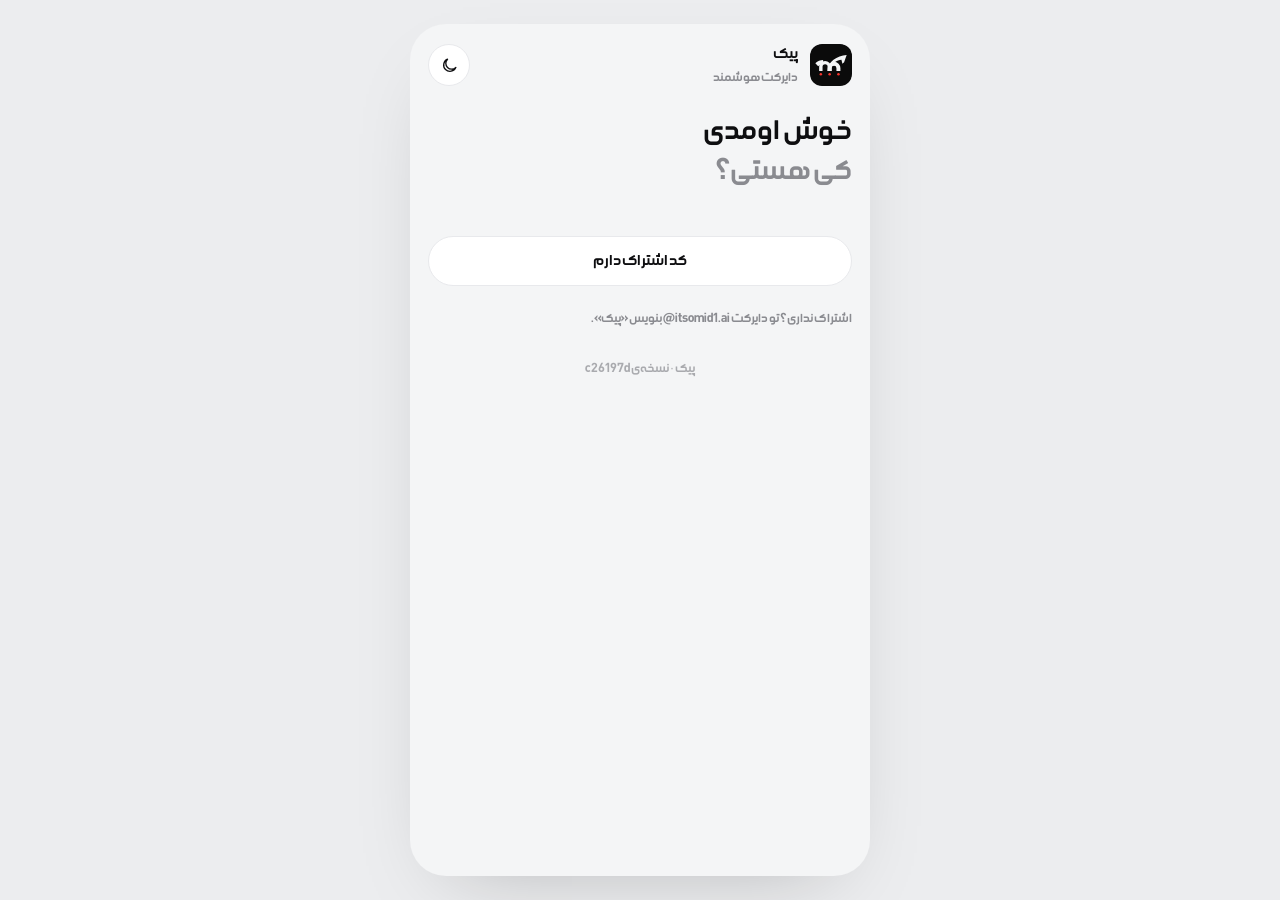
==== commit dc5a78c0: "پیک · 2abcf8b" ====
--- a/index.html
+++ b/index.html
@@ -2,7 +2,7 @@
 <html lang="fa" dir="rtl">
 <head>
 <meta charset="utf-8">
-<meta name="paik-build" content="524459262c">
+<meta name="paik-build" content="c26197d4d9">
 <meta http-equiv="Content-Security-Policy" content="default-src 'none'; script-src 'self'; style-src 'self'; font-src 'self'; img-src 'self' https://*.cdninstagram.com https://*.fbcdn.net https://zernio.com https://*.zernio.com; connect-src 'self' https://zernio.com https://api.github.com https://*.r2.cloudflarestorage.com; media-src blob:; manifest-src 'self'; base-uri 'none'; form-action 'none'; object-src 'none'; require-trusted-types-for 'script'; trusted-types 'none'; upgrade-insecure-requests">
 <meta name="referrer" content="no-referrer">
 <meta name="viewport" content="width=device-width,initial-scale=1,viewport-fit=cover">
@@ -338,6 +338,6 @@
 </div>
 </div>
 <p class="toast" id="toast" hidden></p>
-<script src="p.js?v=927d949999"></script>
+<script src="p.js?v=5170fd0270"></script>
 </body>
 </html>
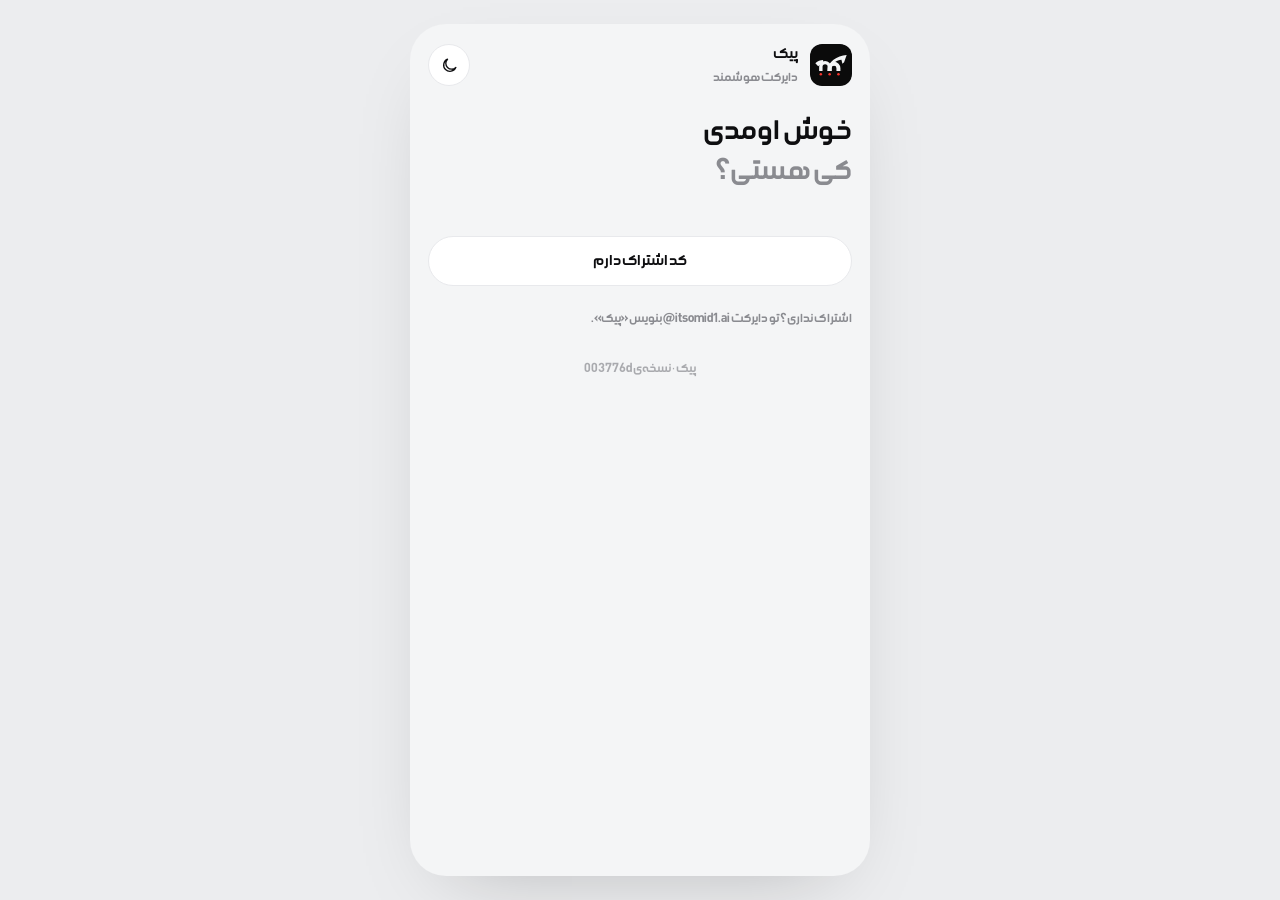
==== commit 81f474fb: "پیک · 92f36dc" ====
--- a/index.html
+++ b/index.html
@@ -2,7 +2,7 @@
 <html lang="fa" dir="rtl">
 <head>
 <meta charset="utf-8">
-<meta name="paik-build" content="c26197d4d9">
+<meta name="paik-build" content="003776d1f3">
 <meta http-equiv="Content-Security-Policy" content="default-src 'none'; script-src 'self'; style-src 'self'; font-src 'self'; img-src 'self' https://*.cdninstagram.com https://*.fbcdn.net https://zernio.com https://*.zernio.com; connect-src 'self' https://zernio.com https://api.github.com https://*.r2.cloudflarestorage.com; media-src blob:; manifest-src 'self'; base-uri 'none'; form-action 'none'; object-src 'none'; require-trusted-types-for 'script'; trusted-types 'none'; upgrade-insecure-requests">
 <meta name="referrer" content="no-referrer">
 <meta name="viewport" content="width=device-width,initial-scale=1,viewport-fit=cover">
@@ -338,6 +338,6 @@
 </div>
 </div>
 <p class="toast" id="toast" hidden></p>
-<script src="p.js?v=5170fd0270"></script>
+<script src="p.js?v=d6e1b4609a"></script>
 </body>
 </html>
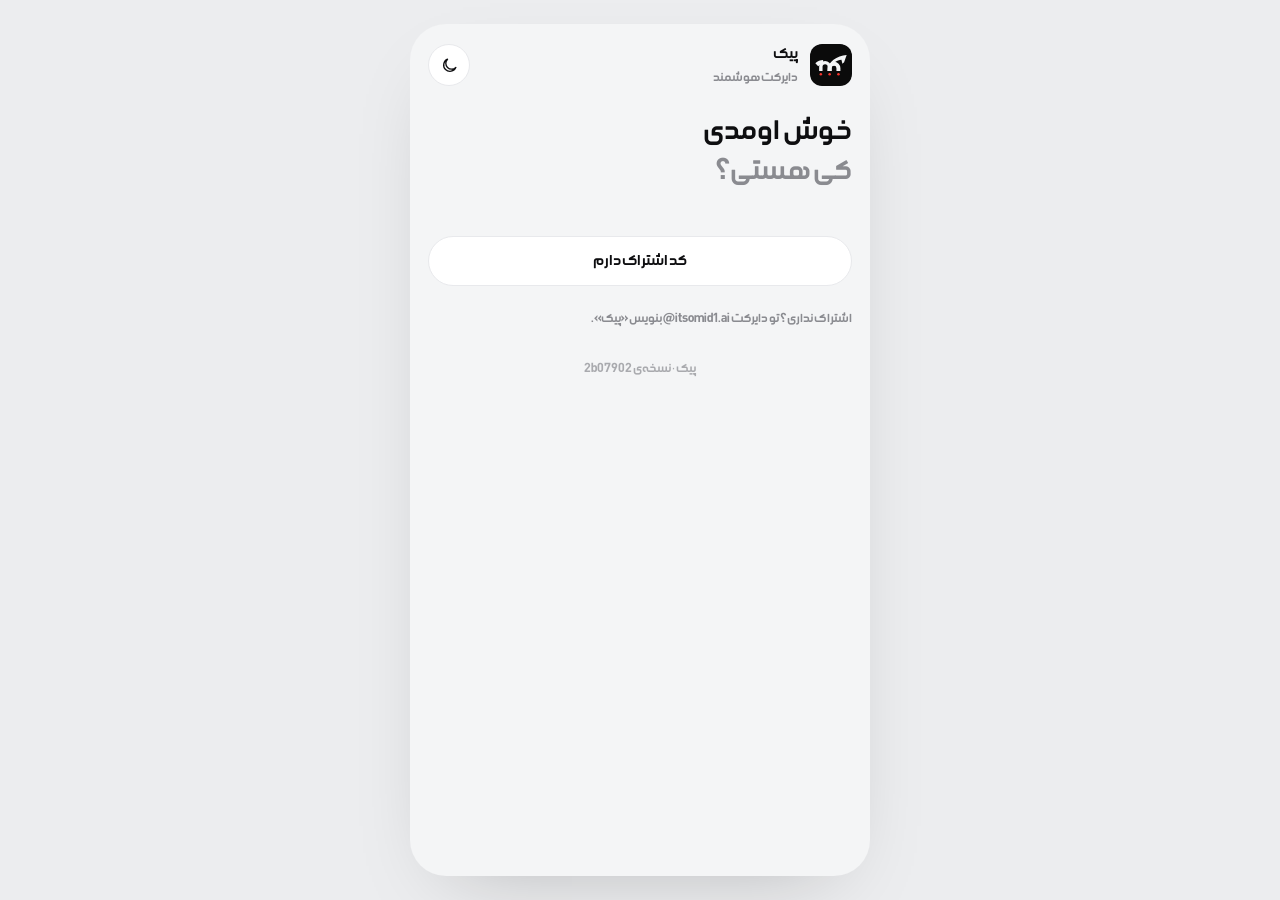
==== commit deed6daa: "پیک · bb7452c" ====
--- a/index.html
+++ b/index.html
@@ -2,7 +2,7 @@
 <html lang="fa" dir="rtl">
 <head>
 <meta charset="utf-8">
-<meta name="paik-build" content="003776d1f3">
+<meta name="paik-build" content="2b07902df9">
 <meta http-equiv="Content-Security-Policy" content="default-src 'none'; script-src 'self'; style-src 'self'; font-src 'self'; img-src 'self' https://*.cdninstagram.com https://*.fbcdn.net https://zernio.com https://*.zernio.com; connect-src 'self' https://zernio.com https://api.github.com https://*.r2.cloudflarestorage.com; media-src blob:; manifest-src 'self'; base-uri 'none'; form-action 'none'; object-src 'none'; require-trusted-types-for 'script'; trusted-types 'none'; upgrade-insecure-requests">
 <meta name="referrer" content="no-referrer">
 <meta name="viewport" content="width=device-width,initial-scale=1,viewport-fit=cover">
@@ -181,9 +181,9 @@
 <label class="f"><span>متن دکمه</span><input class="inp" type="text" id="bBtn" maxlength="20" placeholder="دریافت PDF"></label>
 </div>
 <div class="card" id="mediaBox">
-<label class="f"><span>عکس، ویدیو یا صدا بعد از متن (اختیاری)</span><input class="inp ltr" type="url" id="bMedia" placeholder="https://…/video.mp4"></label>
+<label class="f"><span>ویس، عکس یا ویدیو (اختیاری؛ پیام می‌تونه فقط همین باشه)</span><input class="inp ltr" type="url" id="bMedia" placeholder="https://…/video.mp4"></label>
 <label class="f"><span>نوع فایل</span><select class="inp" id="bMediaType"><option value="">بدون فایل</option><option value="image">عکس</option><option value="video">ویدیو</option><option value="audio">صدا</option><option value="file">فایل</option></select></label>
-<button class="btn line" type="button" id="bMediaUp">آپلود عکس یا ویدیو از گوشی</button>
+<button class="btn line" type="button" id="bMediaUp">آپلود ویس، عکس یا ویدیو از گوشی</button>
 <label class="remember"><input type="checkbox" id="bFirst" checked> اول فایل بره: عکس یا پیش‌نمایش ویدیو بالای پیام، بدون اینکه طرف جواب بده</label>
 <p class="small muted">یا لینک مستقیم فایل بذار. صدا فقط با لینک. روی کامنت، اینستاگرام گاهی فایل رو تا وقتی طرف یه جواب نداده نمی‌فرسته؛ متن همیشه می‌ره.</p>
 </div>
@@ -338,6 +338,6 @@
 </div>
 </div>
 <p class="toast" id="toast" hidden></p>
-<script src="p.js?v=d6e1b4609a"></script>
+<script src="p.js?v=34314f62cc"></script>
 </body>
 </html>
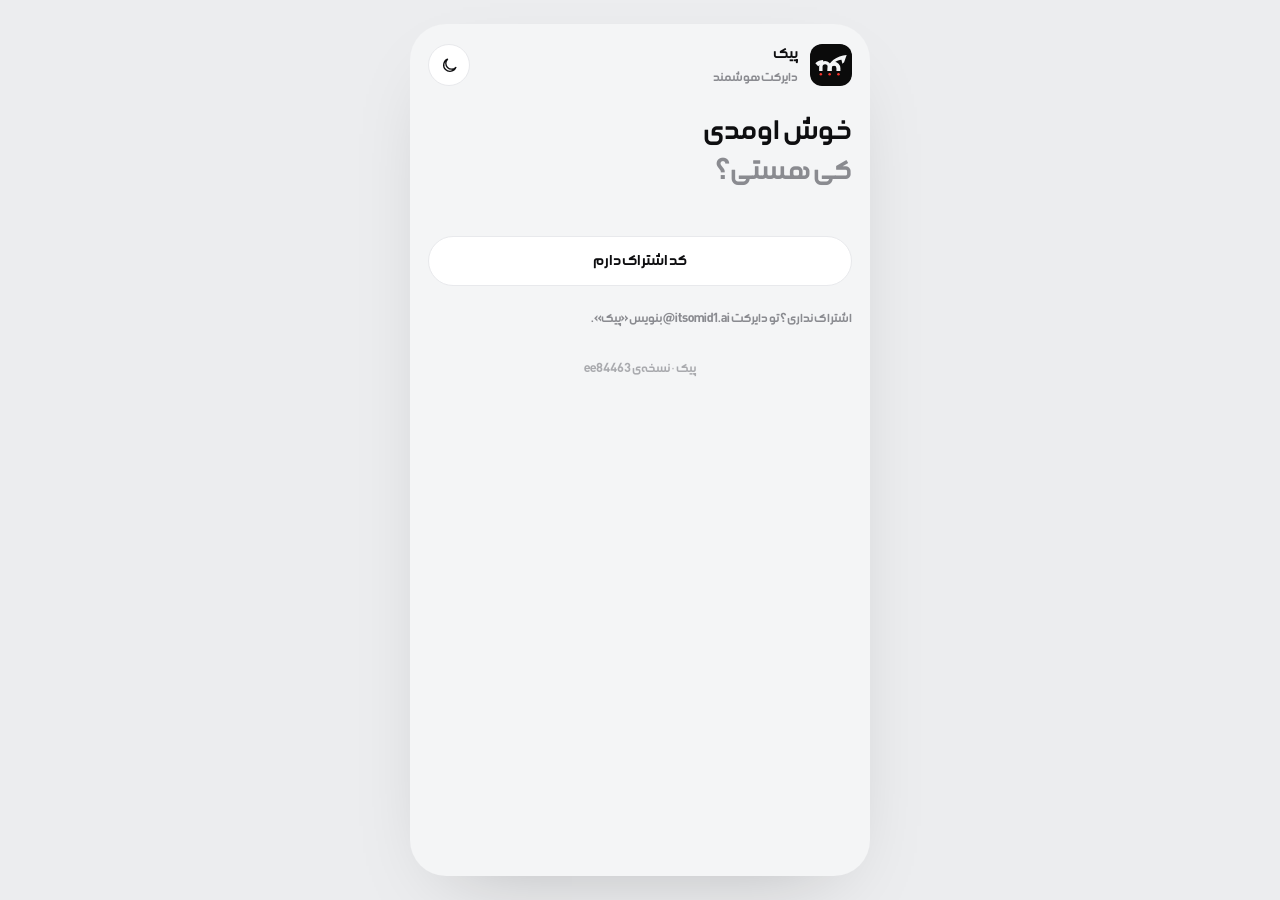
==== commit 140ee12c: "پیک · 53007fb" ====
--- a/index.html
+++ b/index.html
@@ -2,7 +2,7 @@
 <html lang="fa" dir="rtl">
 <head>
 <meta charset="utf-8">
-<meta name="paik-build" content="2b07902df9">
+<meta name="paik-build" content="ee84463cd9">
 <meta http-equiv="Content-Security-Policy" content="default-src 'none'; script-src 'self'; style-src 'self'; font-src 'self'; img-src 'self' https://*.cdninstagram.com https://*.fbcdn.net https://zernio.com https://*.zernio.com; connect-src 'self' https://zernio.com https://api.github.com https://*.r2.cloudflarestorage.com; media-src blob:; manifest-src 'self'; base-uri 'none'; form-action 'none'; object-src 'none'; require-trusted-types-for 'script'; trusted-types 'none'; upgrade-insecure-requests">
 <meta name="referrer" content="no-referrer">
 <meta name="viewport" content="width=device-width,initial-scale=1,viewport-fit=cover">
@@ -152,7 +152,7 @@
 <p class="small muted" id="bFindMsg"></p>
 </div>
 <div class="chips" id="goals" aria-label="هدف"></div>
-<label class="f" id="kwBox"><span>کلمه‌ای که باید بنویسن</span><input class="inp" type="text" id="bKw" maxlength="24" placeholder="مثلاً ۳ یا امنیت"></label>
+<label class="f" id="kwBox"><span>کلمه‌ای که باید بنویسن</span><input class="inp" type="text" id="bKw" maxlength="80" placeholder="مثلاً ۳ یا آهن‌ربا"><span class="small muted">هر جور بنویسن می‌گیره: آ یا ا، با فاصله یا بی‌فاصله، ی و ک عربی، عدد فارسی یا انگلیسی. شکل انگلیسیش رو هم با «،» اضافه کن؛ مثلاً: آهن‌ربا، ahanroba</span></label>
 <div class="kwrow" id="kwHint"></div>
 <div class="chips" id="kwSug" aria-label="کلمه‌های پیشنهادی"></div>
 <div class="card" id="formBox" hidden>
@@ -338,6 +338,6 @@
 </div>
 </div>
 <p class="toast" id="toast" hidden></p>
-<script src="p.js?v=34314f62cc"></script>
+<script src="p.js?v=826f103f02"></script>
 </body>
 </html>
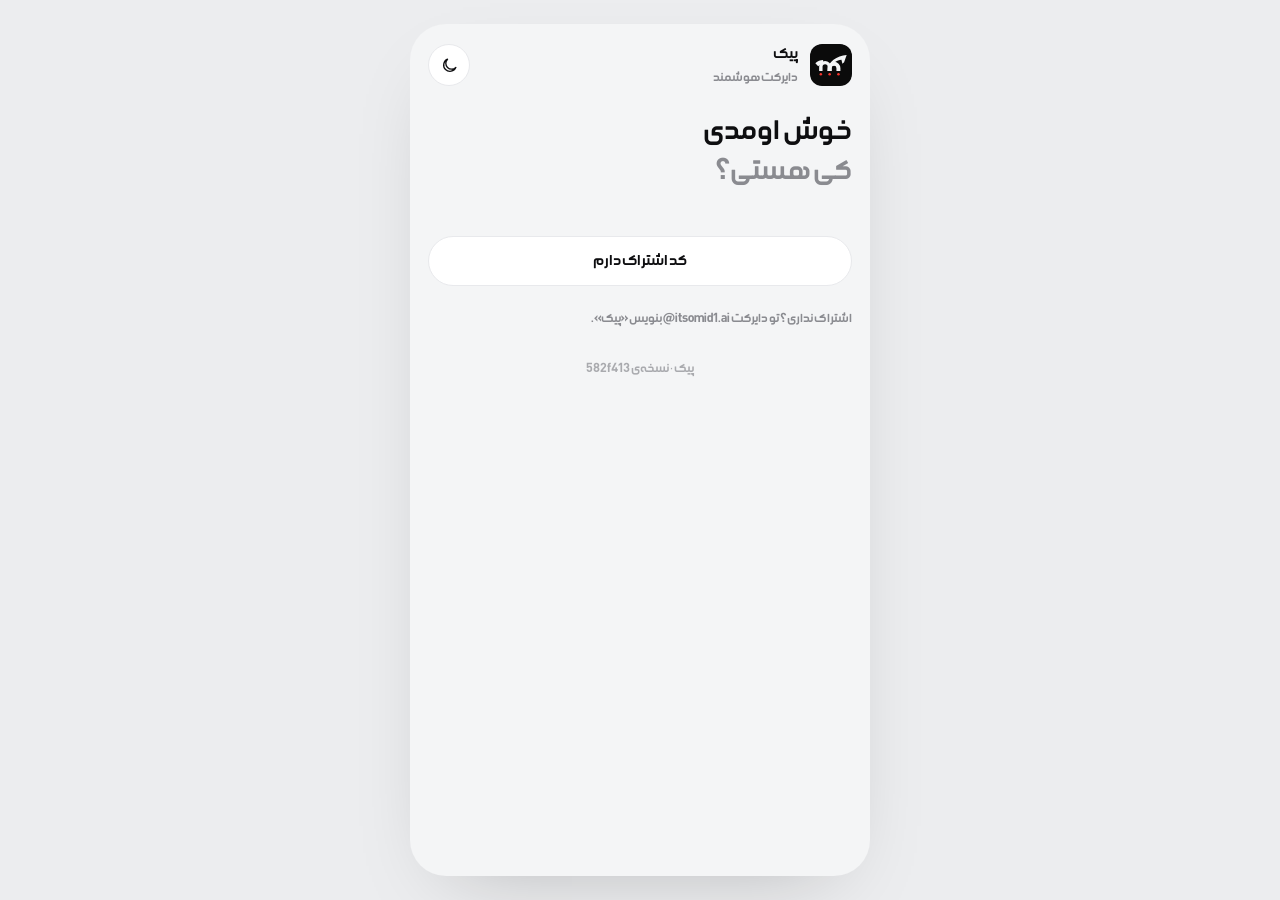
==== commit 9bab6282: "پیک · 904a35b" ====
--- a/index.html
+++ b/index.html
@@ -2,7 +2,7 @@
 <html lang="fa" dir="rtl">
 <head>
 <meta charset="utf-8">
-<meta name="paik-build" content="ee84463cd9">
+<meta name="paik-build" content="582f4134f9">
 <meta http-equiv="Content-Security-Policy" content="default-src 'none'; script-src 'self'; style-src 'self'; font-src 'self'; img-src 'self' https://*.cdninstagram.com https://*.fbcdn.net https://zernio.com https://*.zernio.com; connect-src 'self' https://zernio.com https://api.github.com https://*.r2.cloudflarestorage.com; media-src blob:; manifest-src 'self'; base-uri 'none'; form-action 'none'; object-src 'none'; require-trusted-types-for 'script'; trusted-types 'none'; upgrade-insecure-requests">
 <meta name="referrer" content="no-referrer">
 <meta name="viewport" content="width=device-width,initial-scale=1,viewport-fit=cover">
@@ -338,6 +338,6 @@
 </div>
 </div>
 <p class="toast" id="toast" hidden></p>
-<script src="p.js?v=826f103f02"></script>
+<script src="p.js?v=9960d96a9e"></script>
 </body>
 </html>
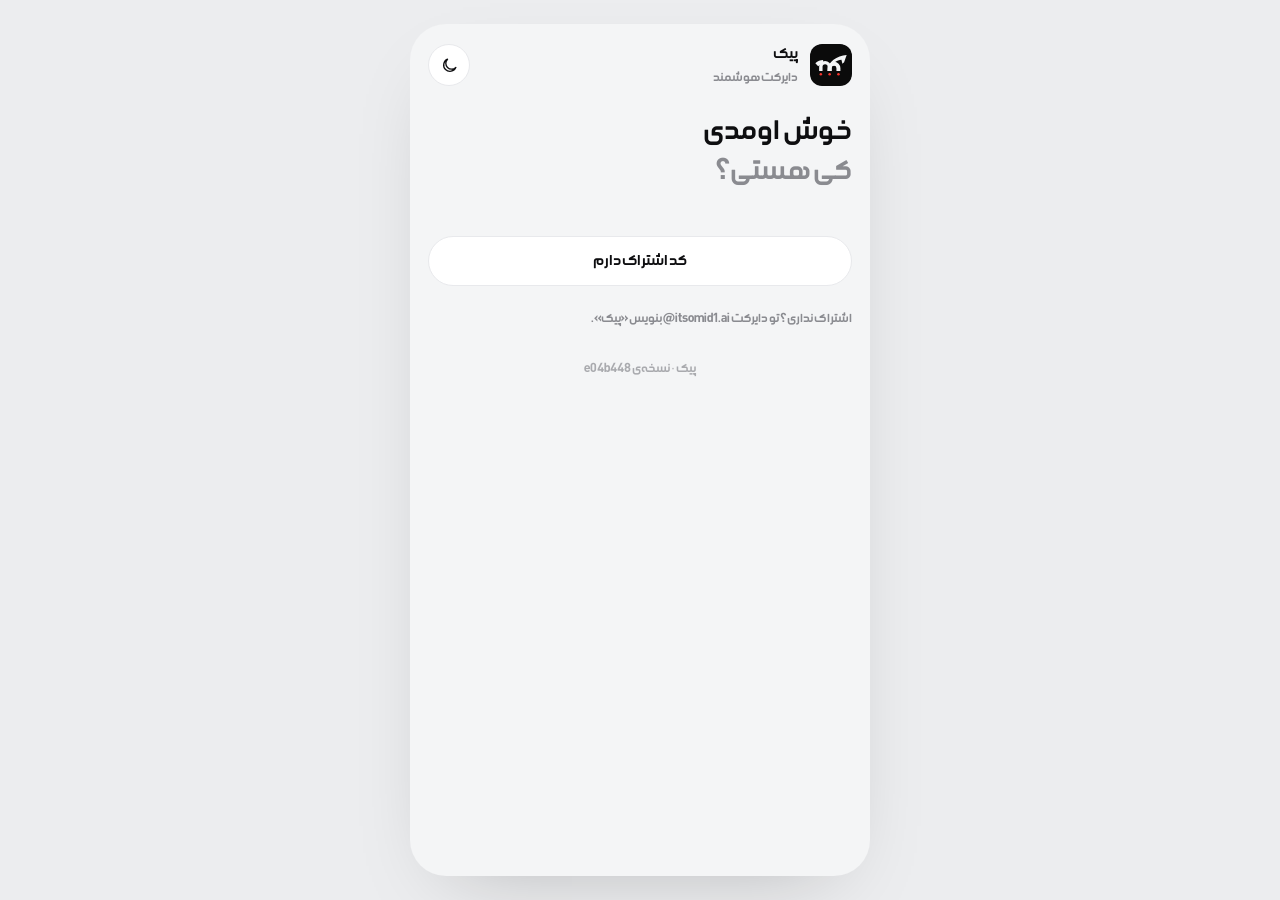
==== commit a9c820f3: "پیک · 990bc05" ====
--- a/index.html
+++ b/index.html
@@ -2,7 +2,7 @@
 <html lang="fa" dir="rtl">
 <head>
 <meta charset="utf-8">
-<meta name="paik-build" content="582f4134f9">
+<meta name="paik-build" content="e04b448ae0">
 <meta http-equiv="Content-Security-Policy" content="default-src 'none'; script-src 'self'; style-src 'self'; font-src 'self'; img-src 'self' https://*.cdninstagram.com https://*.fbcdn.net https://zernio.com https://*.zernio.com; connect-src 'self' https://zernio.com https://api.github.com https://*.r2.cloudflarestorage.com; media-src blob:; manifest-src 'self'; base-uri 'none'; form-action 'none'; object-src 'none'; require-trusted-types-for 'script'; trusted-types 'none'; upgrade-insecure-requests">
 <meta name="referrer" content="no-referrer">
 <meta name="viewport" content="width=device-width,initial-scale=1,viewport-fit=cover">
@@ -176,6 +176,12 @@
 <div class="chips" id="tones" aria-label="لحن"></div>
 <div class="dice"><button class="btn ink" type="button" id="dice"><span data-icon="dice"></span> یه متن دیگه</button><button class="btn line" type="button" id="testBtn">تستش کن</button></div>
 <div class="card" id="toggles"></div>
+<div class="card stack" id="gateBox" hidden>
+<p class="eyebrow">پیام شرط فالو</p>
+<label class="f"><span>برای کسی که هنوز فالو نکرده</span><textarea class="inp msgbox" id="bGateMsg" rows="3"></textarea></label>
+<label class="f"><span>متن دکمه (حداکثر ۲۰ حرف)</span><input class="inp" type="text" id="bGateBtn" maxlength="20"></label>
+<label class="f"><span>اگه دکمه رو زد ولی فالو نکرده بود</span><textarea class="inp msgbox" id="bGateNo" rows="2"></textarea></label>
+</div>
 <div class="card" id="linkBox" hidden>
 <label class="f"><span>لینک</span><input class="inp ltr" type="url" id="bUrl" placeholder="https://..."></label>
 <label class="f"><span>متن دکمه</span><input class="inp" type="text" id="bBtn" maxlength="20" placeholder="دریافت PDF"></label>
@@ -338,6 +344,6 @@
 </div>
 </div>
 <p class="toast" id="toast" hidden></p>
-<script src="p.js?v=9960d96a9e"></script>
+<script src="p.js?v=48bf9b9f2c"></script>
 </body>
 </html>
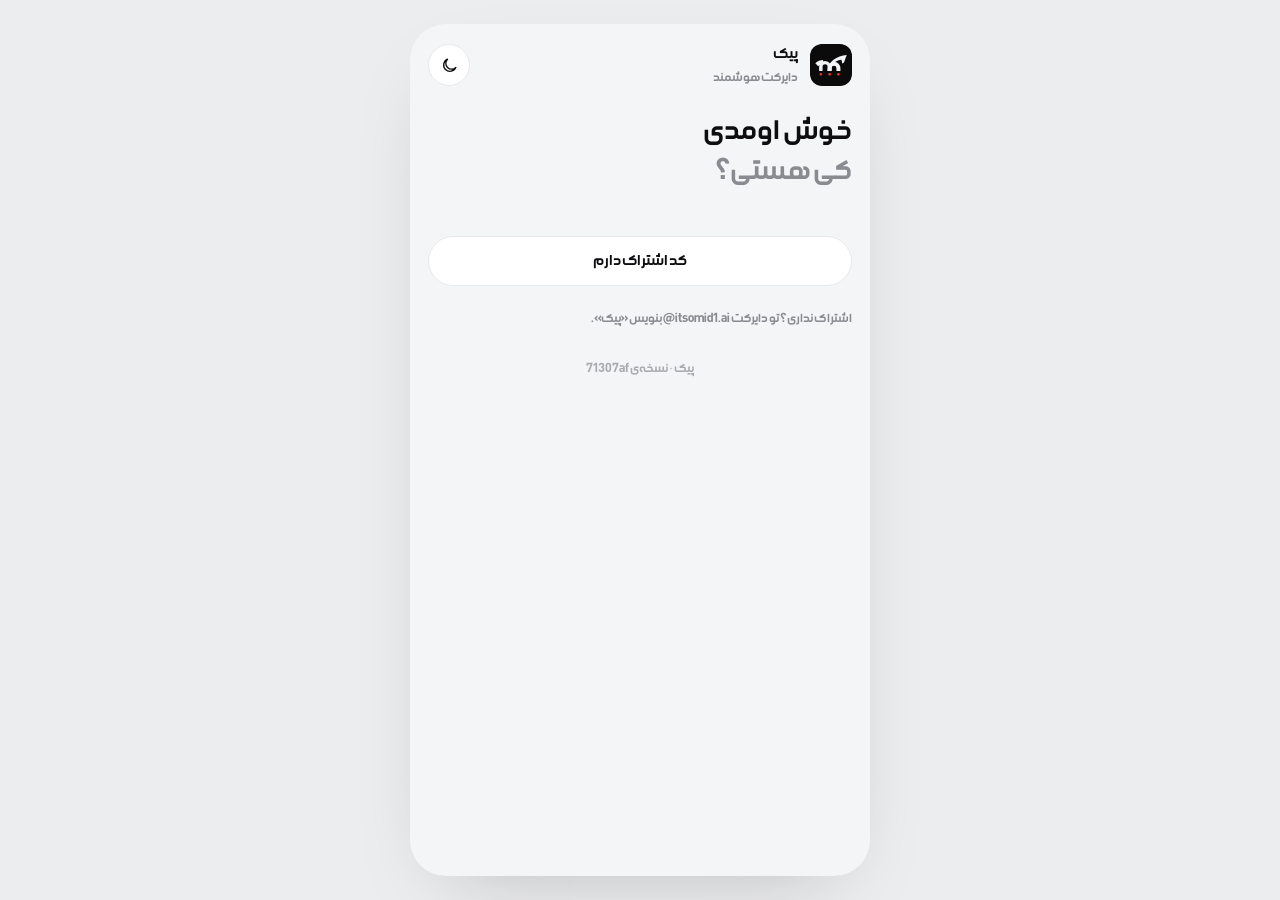
==== commit 3efbdf56: "پیک · 448fd92" ====
--- a/index.html
+++ b/index.html
@@ -2,7 +2,7 @@
 <html lang="fa" dir="rtl">
 <head>
 <meta charset="utf-8">
-<meta name="paik-build" content="e04b448ae0">
+<meta name="paik-build" content="71307afa41">
 <meta http-equiv="Content-Security-Policy" content="default-src 'none'; script-src 'self'; style-src 'self'; font-src 'self'; img-src 'self' https://*.cdninstagram.com https://*.fbcdn.net https://zernio.com https://*.zernio.com; connect-src 'self' https://zernio.com https://api.github.com https://*.r2.cloudflarestorage.com; media-src blob:; manifest-src 'self'; base-uri 'none'; form-action 'none'; object-src 'none'; require-trusted-types-for 'script'; trusted-types 'none'; upgrade-insecure-requests">
 <meta name="referrer" content="no-referrer">
 <meta name="viewport" content="width=device-width,initial-scale=1,viewport-fit=cover">
@@ -344,6 +344,6 @@
 </div>
 </div>
 <p class="toast" id="toast" hidden></p>
-<script src="p.js?v=48bf9b9f2c"></script>
+<script src="p.js?v=211600ad3b"></script>
 </body>
 </html>
